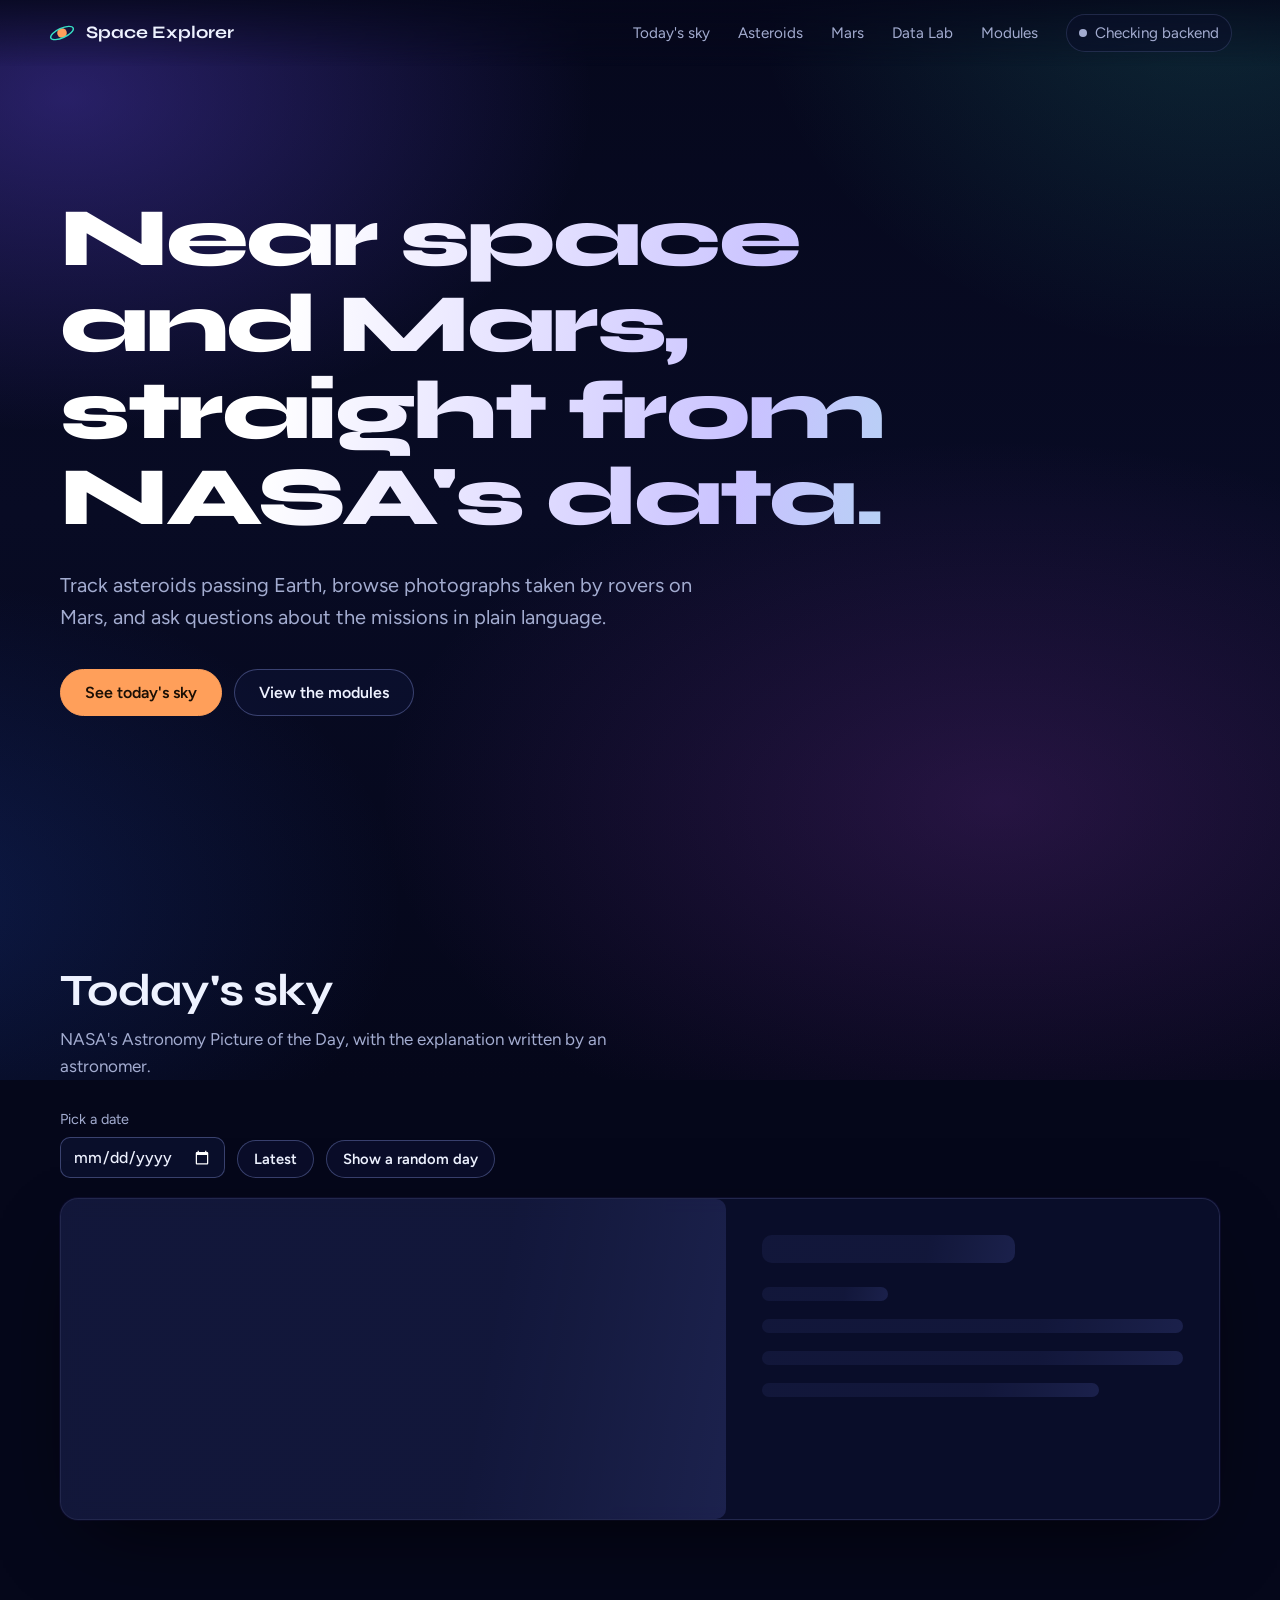
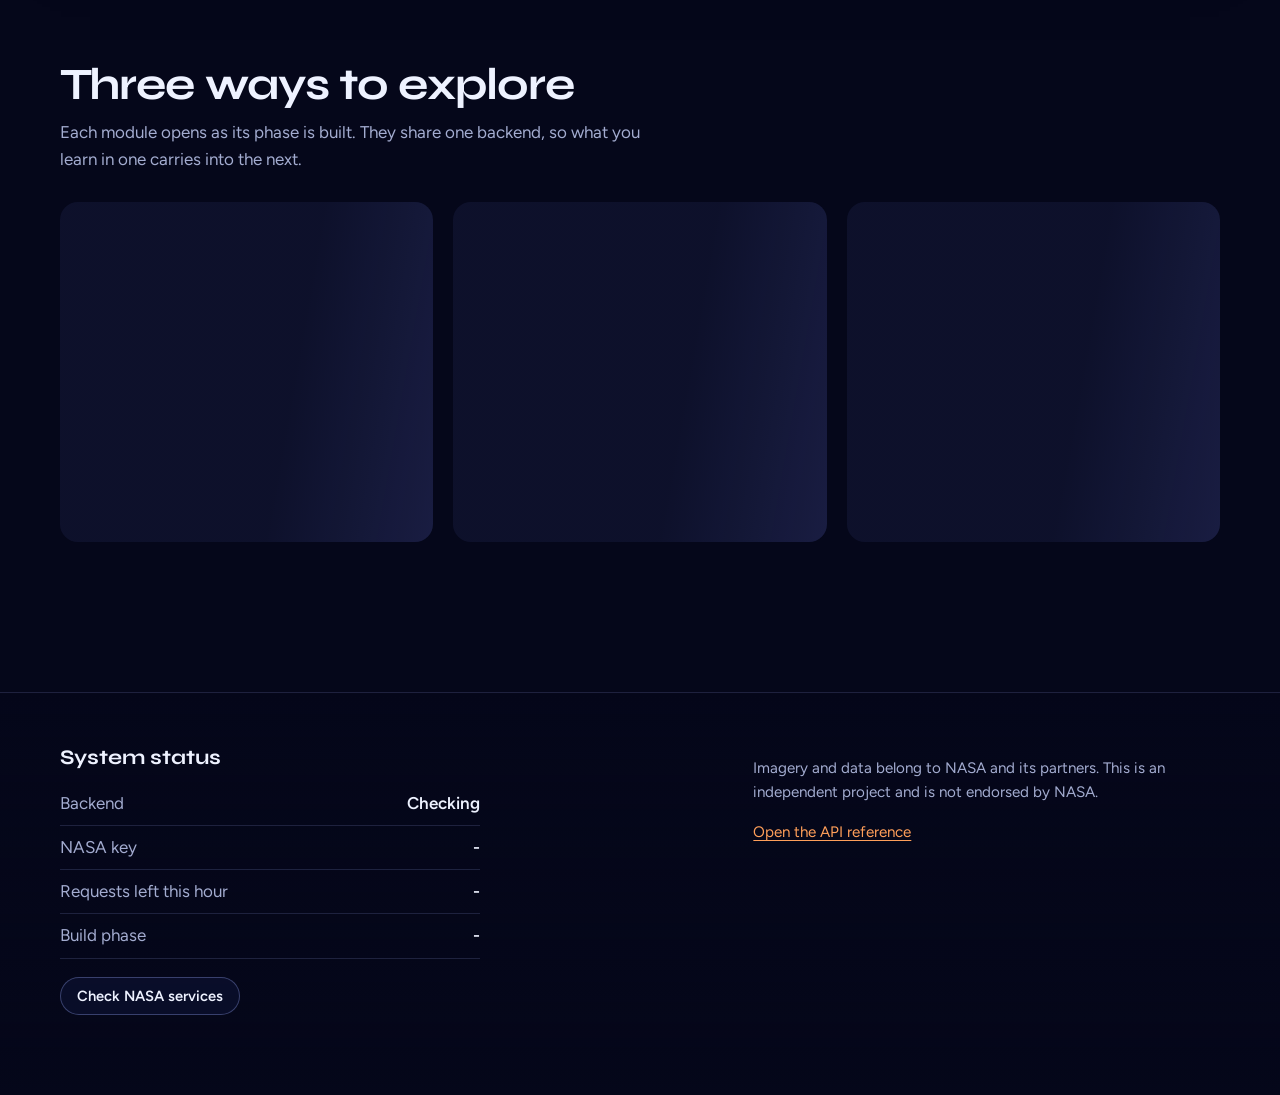
==== frontend/index.html @ ce75efb1 "add main landing page structure" ====
<!doctype html>
<html lang="en">
<head>
  <meta charset="utf-8">
  <meta name="viewport" content="width=device-width, initial-scale=1">
  <title>Space Explorer</title>
  <meta name="description" content="Explore near-Earth asteroids, Mars rover photos and mission data from NASA's open APIs.">
  <meta name="theme-color" content="#05071a">
  <link rel="icon" href="assets/favicon.svg" type="image/svg+xml">
  <link rel="preconnect" href="https://fonts.googleapis.com">
  <link rel="preconnect" href="https://fonts.gstatic.com" crossorigin>
  <link href="https://fonts.googleapis.com/css2?family=Figtree:wght@400;500;600&family=Syne:wght@500;700;800&display=swap" rel="stylesheet">
  <link rel="stylesheet" href="css/styles.css">
</head>
<body>
  <a class="skip" href="#sky-today">Skip to today's sky</a>

  <div class="nebula" aria-hidden="true"></div>
  <canvas id="sky" aria-hidden="true"></canvas>

  <header class="top">
    <a class="brand" href="#top" aria-label="Space Explorer, home">
      <svg viewBox="0 0 32 32" width="28" height="28" aria-hidden="true">
        <circle cx="16" cy="16" r="5.5" fill="currentColor"/>
        <ellipse cx="16" cy="16" rx="14" ry="5.5" fill="none" stroke="currentColor" stroke-width="1.6" transform="rotate(-24 16 16)"/>
      </svg>
      <span>Space Explorer</span>
    </a>
    <nav aria-label="Primary">
      <a href="#sky-today">Today's sky</a>
      <a href="/asteroids.html">Asteroids</a>
      <a href="/mars.html">Mars</a>
      <a href="/lab.html">Data Lab</a>
      <a href="#modules">Modules</a>
      <a href="#status" class="status-link"><span class="dot" id="nav-dot" data-state="checking"></span><span id="nav-status">Checking backend</span></a>
    </nav>
  </header>

  <main id="top">
    <section class="hero">
      <h1>Near space and Mars, <br>straight from NASA's data.</h1>
      <p class="lead">Track asteroids passing Earth, browse photographs taken by rovers on Mars, and ask questions about the missions in plain language.</p>
      <div class="actions">
        <a class="btn primary" href="#sky-today">See today's sky</a>
        <a class="btn ghost" href="#modules">View the modules</a>
      </div>
    </section>

    <section class="sky-today" id="sky-today" aria-labelledby="apod-heading">
      <div class="section-head">
        <h2 id="apod-heading">Today's sky</h2>
        <p>NASA's Astronomy Picture of the Day, with the explanation written by an astronomer.</p>
      </div>

      <div class="apod-controls">
        <label class="field">
          <span>Pick a date</span>
          <input type="date" id="apod-date" min="1995-06-16">
        </label>
        <button type="button" class="btn small" id="apod-latest">Latest</button>
        <button type="button" class="btn small" id="apod-random">Show a random day</button>
      </div>

      <div class="apod" id="apod" aria-live="polite" aria-busy="true">
        <div class="apod-media skeleton" role="img" aria-label="Loading picture"></div>
        <div class="apod-text">
          <div class="skeleton line w60"></div>
          <div class="skeleton line w30"></div>
          <div class="skeleton line"></div>
          <div class="skeleton line"></div>
          <div class="skeleton line w80"></div>
        </div>
      </div>
    </section>

    <section class="modules" id="modules" aria-labelledby="modules-heading">
      <div class="section-head">
        <h2 id="modules-heading">Three ways to explore</h2>
        <p>Each module opens as its phase is built. They share one backend, so what you learn in one carries into the next.</p>
      </div>
      <ul class="module-grid" id="module-grid">
        <li class="skeleton card-skel"></li>
        <li class="skeleton card-skel"></li>
        <li class="skeleton card-skel"></li>
      </ul>
    </section>
  </main>

  <footer class="foot" id="status">
    <div class="foot-grid">
      <div>
        <h2 class="foot-title">System status</h2>
        <dl class="status-list" id="status-list">
          <div><dt>Backend</dt><dd id="st-backend">Checking</dd></div>
          <div><dt>NASA key</dt><dd id="st-key">-</dd></div>
          <div><dt>Requests left this hour</dt><dd id="st-rate">-</dd></div>
          <div><dt>Build phase</dt><dd id="st-phase">-</dd></div>
        </dl>
        <button type="button" class="btn small" id="check-nasa">Check NASA services</button>
        <ul class="upstream" id="upstream" aria-live="polite"></ul>
      </div>
      <div class="foot-note">
        <p>Imagery and data belong to NASA and its partners. This is an independent project and is not endorsed by NASA.</p>
        <p><a href="/api/docs" id="docs-link">Open the API reference</a></p>
      </div>
    </div>
  </footer>

  <script src="js/sky.js"></script>
  <script src="js/api.js"></script>
  <script src="js/app.js"></script>
</body>
</html>
---- frontend/css/styles.css ----
/* Space Explorer - styles
   Palette: deep field, nebula violet, aurora teal, ember (the single warm accent), starlight. */

:root {
  --field: #05071a;
  --field-2: #0a0e2a;
  --panel: rgba(14, 19, 52, 0.62);
  --panel-solid: #0d1235;
  --line: rgba(160, 175, 255, 0.16);
  --line-strong: rgba(160, 175, 255, 0.32);
  --starlight: #eef2ff;
  --dust: #a3acd0;
  --violet: #6a4df4;
  --aurora: #38e1c6;
  --ember: #ff9f5a;
  --danger: #ff7a8a;

  --font-display: "Syne", "Segoe UI", system-ui, sans-serif;
  --font-body: "Figtree", "Segoe UI", system-ui, -apple-system, sans-serif;

  --gutter: clamp(16px, 4vw, 48px);
  --maxw: 1160px;
  --radius: 18px;
  --radius-sm: 10px;
  color-scheme: dark;
}

*, *::before, *::after { box-sizing: border-box; }
html { scroll-behavior: smooth; scroll-padding-top: 84px; }

body {
  margin: 0;
  background: var(--field);
  color: var(--starlight);
  font-family: var(--font-body);
  font-size: 1.0625rem;
  line-height: 1.6;
  -webkit-font-smoothing: antialiased;
  overflow-x: hidden;
}

/* ---------- the sky behind everything ---------- */

#sky {
  position: fixed;
  inset: 0;
  width: 100%;
  height: 100%;
  z-index: -1;
  pointer-events: none;
}

.nebula {
  position: fixed;
  inset: -20%;
  z-index: -2;
  pointer-events: none;
  background:
    radial-gradient(42% 38% at 18% 22%, rgba(106, 77, 244, 0.34), transparent 70%),
    radial-gradient(36% 42% at 82% 12%, rgba(56, 225, 198, 0.15), transparent 72%),
    radial-gradient(48% 40% at 70% 78%, rgba(150, 60, 190, 0.22), transparent 72%),
    radial-gradient(40% 36% at 8% 86%, rgba(40, 90, 220, 0.22), transparent 72%),
    linear-gradient(180deg, #05071a 0%, #080b24 55%, #05071a 100%);
  animation: drift 90s ease-in-out infinite alternate;
}

@keyframes drift {
  from { transform: translate3d(-2%, -1%, 0) scale(1); }
  to   { transform: translate3d(2%, 1.5%, 0) scale(1.06); }
}

/* ---------- layout primitives ---------- */

a { color: inherit; }
:focus-visible { outline: 2px solid var(--aurora); outline-offset: 3px; border-radius: 6px; }

.skip {
  position: absolute; left: 12px; top: -48px;
  background: var(--starlight); color: var(--field);
  padding: 8px 14px; border-radius: 8px; z-index: 50; text-decoration: none;
}
.skip:focus { top: 12px; }

main > section, .foot-grid, .top {
  width: min(100% - 2 * var(--gutter), var(--maxw));
  margin-inline: auto;
}

/* ---------- header ---------- */

.top {
  position: sticky; top: 0; z-index: 20;
  display: flex; align-items: center; justify-content: space-between;
  gap: 16px;
  padding-block: 14px;
  width: 100%;
  padding-inline: var(--gutter);
  backdrop-filter: blur(14px);
  -webkit-backdrop-filter: blur(14px);
  background: linear-gradient(180deg, rgba(5, 7, 26, 0.78), rgba(5, 7, 26, 0));
}

.brand {
  display: inline-flex; align-items: center; gap: 10px;
  font-family: var(--font-display); font-weight: 700; font-size: 1.1rem;
  text-decoration: none; color: var(--starlight);
}
.brand svg { color: var(--ember); }
.brand svg ellipse { color: var(--aurora); stroke: var(--aurora); }

.top nav { display: flex; align-items: center; gap: clamp(12px, 3vw, 28px); font-size: 0.95rem; }
.top nav a { text-decoration: none; color: var(--dust); transition: color 0.2s; }
.top nav a:hover { color: var(--starlight); }

.status-link {
  display: inline-flex; align-items: center; gap: 8px;
  padding: 6px 12px; border: 1px solid var(--line); border-radius: 999px;
  background: rgba(10, 14, 42, 0.5);
}

.dot { width: 8px; height: 8px; border-radius: 50%; background: var(--dust); flex: none; }
.dot[data-state="ok"] { background: var(--aurora); box-shadow: 0 0 10px var(--aurora); }
.dot[data-state="down"] { background: var(--danger); box-shadow: 0 0 10px var(--danger); }
.dot[data-state="checking"] { animation: pulse 1.4s ease-in-out infinite; }
@keyframes pulse { 50% { opacity: 0.3; } }

/* ---------- hero (the one bold moment: the sky itself + the type) ---------- */

.hero {
  min-height: min(86vh, 760px);
  display: flex; flex-direction: column; justify-content: center;
  padding-block: 8vh 6vh;
}

.hero h1 {
  font-family: var(--font-display);
  font-weight: 800;
  font-size: clamp(2.5rem, 7vw, 5.2rem);
  line-height: 1.04;
  letter-spacing: -0.03em;
  margin: 0 0 28px;
  max-width: 15em;
  text-wrap: balance;
  background: linear-gradient(100deg, #ffffff 20%, #c9c2ff 60%, #8ff0de 100%);
  -webkit-background-clip: text; background-clip: text;
  color: transparent;
  animation: rise 1.1s cubic-bezier(.2, .7, .2, 1) both;
}
.hero h1 br { display: none; }

.lead {
  max-width: 52ch;
  color: var(--dust);
  font-size: clamp(1.05rem, 1.6vw, 1.25rem);
  margin: 0 0 36px;
  animation: rise 1.1s 0.15s cubic-bezier(.2, .7, .2, 1) both;
}
.actions { display: flex; flex-wrap: wrap; gap: 12px; animation: rise 1.1s 0.3s cubic-bezier(.2, .7, .2, 1) both; }

@keyframes rise { from { opacity: 0; transform: translateY(18px); } to { opacity: 1; transform: none; } }

/* ---------- buttons ---------- */

.btn {
  display: inline-flex; align-items: center; justify-content: center;
  font: 600 1rem var(--font-body);
  padding: 13px 24px; border-radius: 999px;
  border: 1px solid var(--line-strong);
  background: rgba(14, 19, 52, 0.6);
  color: var(--starlight); text-decoration: none; cursor: pointer;
  transition: transform 0.18s, background 0.2s, border-color 0.2s;
}
.btn:hover { transform: translateY(-2px); border-color: var(--aurora); }
.btn:active { transform: translateY(0); }
.btn.primary { background: var(--ember); border-color: var(--ember); color: #1a0f05; }
.btn.primary:hover { background: #ffb07a; border-color: #ffb07a; }
.btn.small { padding: 9px 16px; font-size: 0.92rem; }
.btn[disabled] { opacity: 0.5; cursor: not-allowed; transform: none; }

/* ---------- sections ---------- */

main > section + section { margin-top: clamp(72px, 12vw, 140px); }

.section-head { margin-bottom: 28px; }
.section-head h2 {
  font-family: var(--font-display); font-weight: 700;
  font-size: clamp(1.8rem, 4vw, 2.8rem); letter-spacing: -0.02em; line-height: 1.1;
  margin: 0 0 10px;
}
.section-head p { margin: 0; color: var(--dust); max-width: 56ch; }

/* ---------- APOD ---------- */

.apod-controls { display: flex; flex-wrap: wrap; align-items: flex-end; gap: 12px; margin-bottom: 20px; }

.field { display: flex; flex-direction: column; gap: 6px; font-size: 0.9rem; color: var(--dust); }
.field input {
  font: 500 1rem var(--font-body);
  color: var(--starlight);
  background: rgba(14, 19, 52, 0.7);
  border: 1px solid var(--line-strong);
  border-radius: var(--radius-sm);
  padding: 9px 12px; color-scheme: dark;
}

.apod {
  display: grid;
  grid-template-columns: minmax(0, 1.35fr) minmax(0, 1fr);
  gap: 0;
  border: 1px solid var(--line);
  border-radius: var(--radius);
  background: var(--panel);
  backdrop-filter: blur(10px);
  -webkit-backdrop-filter: blur(10px);
  overflow: hidden;
  box-shadow: 0 30px 80px -30px rgba(0, 0, 0, 0.8), 0 0 0 1px rgba(106, 77, 244, 0.08);
}

.apod-media { position: relative; background: #000; min-height: 320px; }
.apod-media img, .apod-media iframe {
  position: absolute; inset: 0; width: 100%; height: 100%; border: 0;
  object-fit: cover; display: block;
}
.apod-media a.media-link { position: absolute; inset: 0; display: block; }
.apod-media .play {
  position: absolute; inset: auto 16px 16px auto;
  background: rgba(5, 7, 26, 0.8); border: 1px solid var(--line-strong);
  padding: 8px 14px; border-radius: 999px; font-size: 0.9rem;
}

.apod-text { padding: clamp(20px, 3vw, 36px); display: flex; flex-direction: column; gap: 14px; max-height: 640px; overflow: auto; }
.apod-text h3 { font-family: var(--font-display); font-weight: 700; font-size: clamp(1.4rem, 2.6vw, 2rem); line-height: 1.15; letter-spacing: -0.01em; margin: 0; }
.apod-meta { color: var(--aurora); font-weight: 500; margin: 0; font-size: 0.95rem; }
.apod-text p.explain { margin: 0; color: #cfd6f3; max-width: 62ch; }
.apod-links { display: flex; flex-wrap: wrap; gap: 14px; margin-top: auto; font-size: 0.95rem; }
.apod-links a { color: var(--ember); text-underline-offset: 3px; }
.apod-credit { color: var(--dust); font-size: 0.88rem; margin: 0; }

/* loading + error */

.skeleton { background: linear-gradient(100deg, rgba(120,135,255,.08) 30%, rgba(120,135,255,.18) 50%, rgba(120,135,255,.08) 70%); background-size: 220% 100%; animation: shimmer 1.6s linear infinite; border-radius: var(--radius-sm); }
@keyframes shimmer { to { background-position: -220% 0; } }
.skeleton.line { height: 14px; margin-bottom: 4px; }
.skeleton.w60 { width: 60%; height: 28px; margin-bottom: 10px; }
.skeleton.w30 { width: 30%; } .skeleton.w80 { width: 80%; }
.apod-text .skeleton { align-self: stretch; }

.notice {
  grid-column: 1 / -1; padding: clamp(20px, 3vw, 36px);
  display: flex; flex-direction: column; gap: 10px; align-items: flex-start;
}
.notice h3 { margin: 0; font-family: var(--font-display); font-size: 1.4rem; }
.notice p { margin: 0; color: var(--dust); max-width: 62ch; }
.notice code, .upstream code { font: 0.9em ui-monospace, SFMono-Regular, Menlo, Consolas, monospace; background: rgba(160,175,255,.12); padding: 2px 7px; border-radius: 6px; color: var(--starlight); }

/* ---------- modules ---------- */

.module-grid { list-style: none; margin: 0; padding: 0; display: grid; grid-template-columns: repeat(3, minmax(0, 1fr)); gap: 20px; }
.card-skel { height: 340px; border-radius: var(--radius); }

.module {
  position: relative; display: flex; flex-direction: column; gap: 14px;
  padding: 28px 26px 26px;
  border: 1px solid var(--line); border-radius: var(--radius);
  background: var(--panel); backdrop-filter: blur(10px); -webkit-backdrop-filter: blur(10px);
  overflow: hidden; transition: border-color 0.25s, transform 0.25s;
}
.module:hover { border-color: var(--line-strong); transform: translateY(-4px); }
.module::after {
  content: ""; position: absolute; inset: auto -30% -50% auto; width: 80%; aspect-ratio: 1; border-radius: 50%;
  background: radial-gradient(circle, var(--glow, rgba(106, 77, 244, .3)), transparent 65%); pointer-events: none;
}
.module[data-id="asteroids"] { --glow: rgba(255, 159, 90, .26); }
.module[data-id="mars-images"] { --glow: rgba(255, 110, 80, .24); }
.module[data-id="mars-data"] { --glow: rgba(56, 225, 198, .22); }

.module svg.glyph { width: 64px; height: 64px; }
.module h3 { font-family: var(--font-display); font-weight: 700; font-size: 1.4rem; line-height: 1.15; margin: 4px 0 0; }
.module p.tag { margin: 0; color: #cfd6f3; }
.module ul.feat { margin: 0; padding: 0 0 0 1.1em; color: var(--dust); font-size: 0.96rem; display: grid; gap: 4px; }
.module .meta { margin-top: auto; padding-top: 12px; display: flex; flex-direction: column; align-items: flex-start; gap: 8px; font-size: 0.9rem; color: var(--dust); position: relative; z-index: 1; }

.chip { padding: 4px 11px; border-radius: 999px; border: 1px solid var(--line-strong); font-weight: 500; color: var(--starlight); }
.chip.live { border-color: var(--aurora); color: var(--aurora); }
.module a.open { color: var(--ember); font-weight: 600; text-underline-offset: 3px; }

/* ---------- footer / status ---------- */

.foot { margin-top: clamp(80px, 12vw, 150px); padding: 48px 0 64px; border-top: 1px solid var(--line); background: linear-gradient(180deg, transparent, rgba(5, 7, 26, .7)); }
.foot-grid { display: grid; grid-template-columns: minmax(0, 1.4fr) minmax(0, 1fr); gap: 40px; }
.foot-title { font-family: var(--font-display); font-size: 1.3rem; margin: 0 0 16px; }
.status-list { margin: 0 0 18px; display: grid; gap: 8px; max-width: 420px; }
.status-list div { display: flex; justify-content: space-between; gap: 16px; border-bottom: 1px solid var(--line); padding-bottom: 8px; }
.status-list dt { color: var(--dust); }
.status-list dd { margin: 0; font-weight: 600; text-align: right; }

.upstream { list-style: none; margin: 16px 0 0; padding: 0; display: grid; gap: 8px; max-width: 520px; }
.upstream li { display: flex; align-items: center; gap: 10px; font-size: 0.95rem; }
.upstream .ms { margin-left: auto; color: var(--dust); }
.foot-note { color: var(--dust); font-size: 0.95rem; max-width: 46ch; }
.foot-note a { color: var(--ember); text-underline-offset: 3px; }

/* ---------- responsive ---------- */

@media (max-width: 960px) {
  .module-grid { grid-template-columns: 1fr; }
  .apod { grid-template-columns: 1fr; }
  .apod-media { min-height: 0; aspect-ratio: 16 / 10; }
  .apod-text { max-height: none; }
  .foot-grid { grid-template-columns: 1fr; }
  .hero h1 { max-width: 100%; }
}

@media (max-width: 560px) {
  .top nav a:not(.status-link) { display: none; }
  .hero { min-height: 78vh; }
}

@media (prefers-reduced-motion: reduce) {
  html { scroll-behavior: auto; }
  .nebula, .hero h1, .lead, .actions, .skeleton, .dot { animation: none !important; }
  .module, .btn { transition: none; }
}
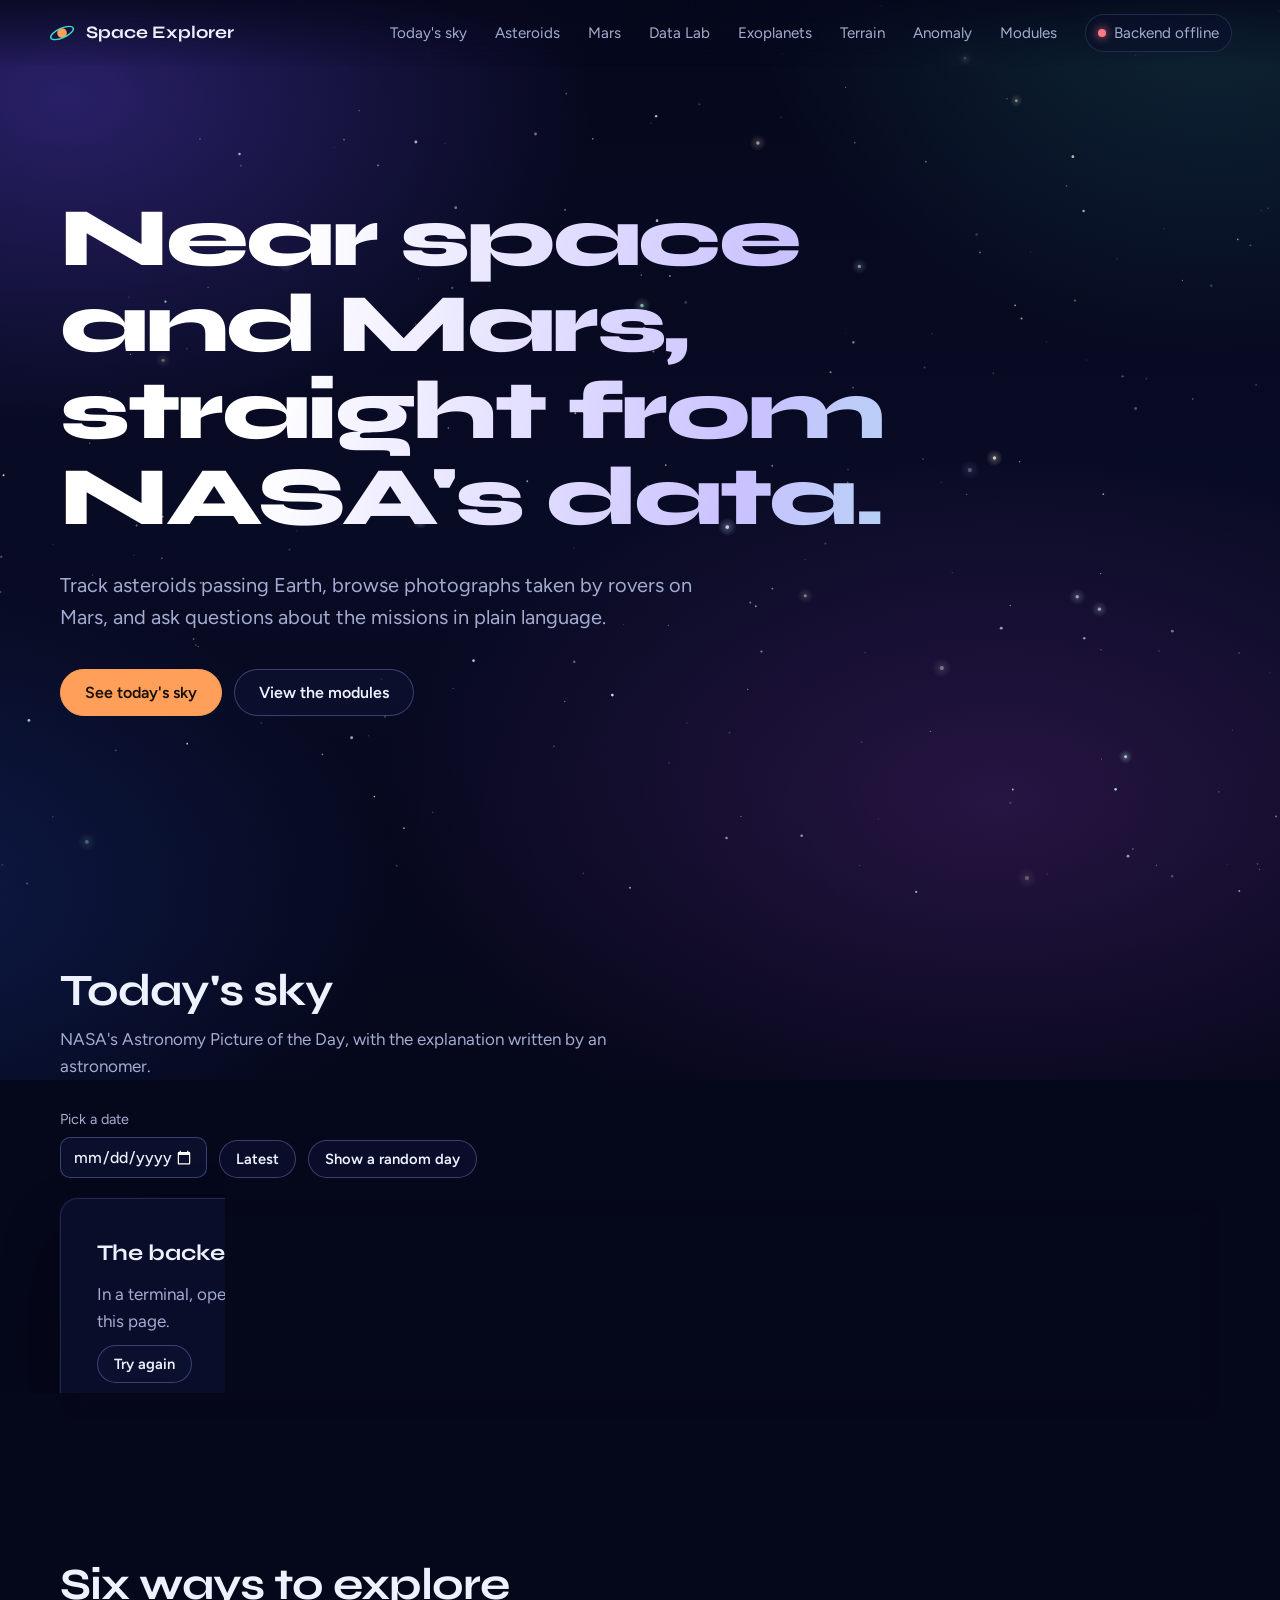
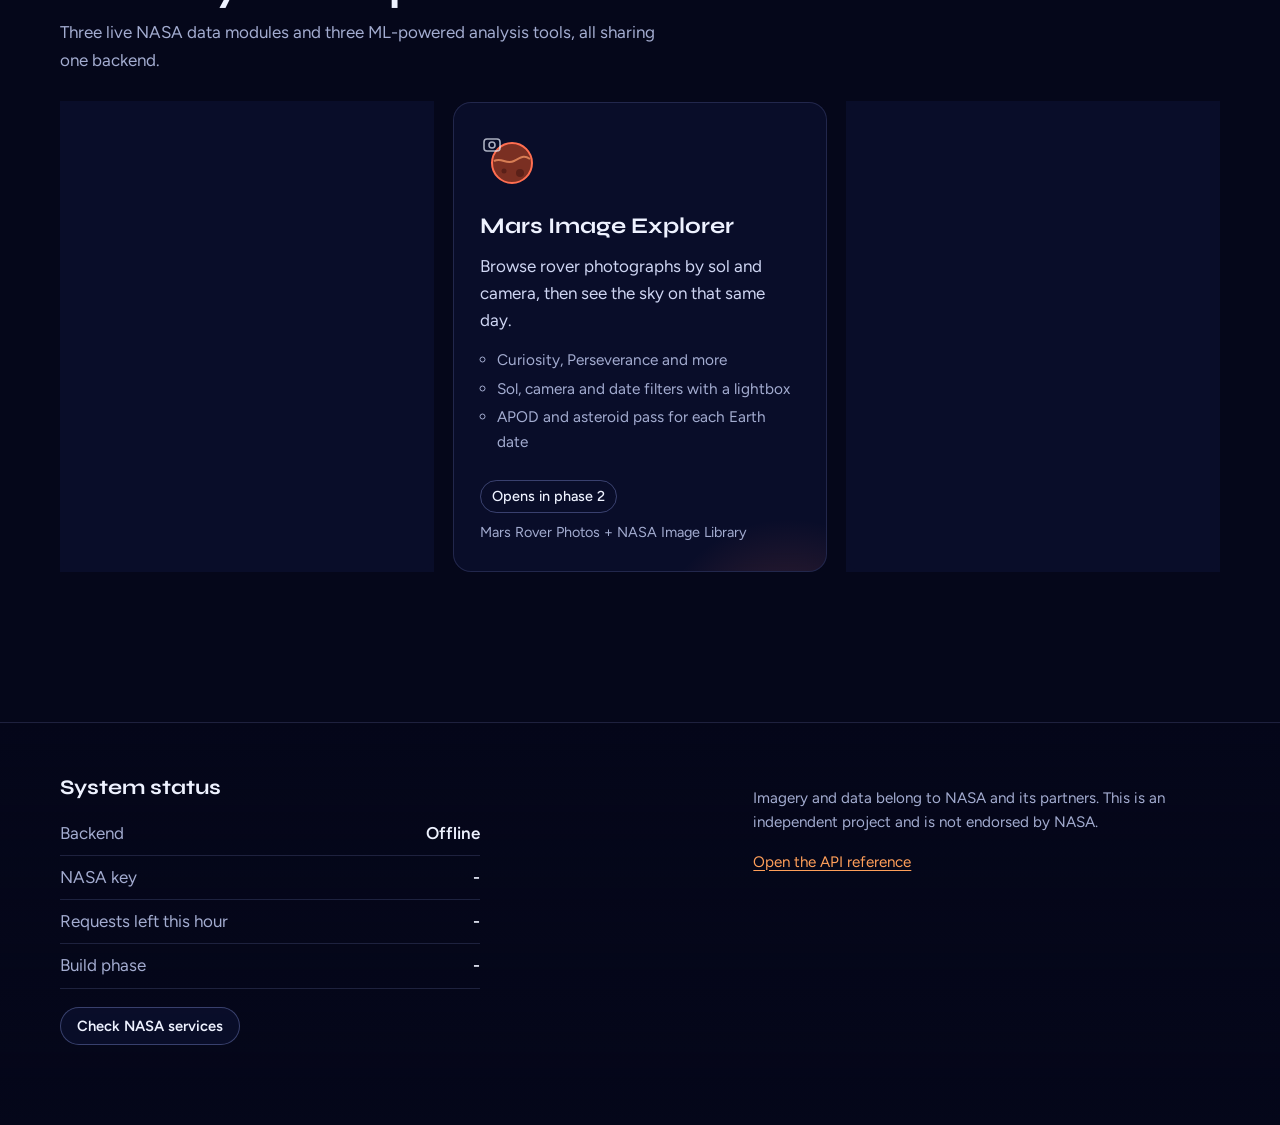
==== commit 7c38c408: "link new ml modules in landing page navigation" ====
--- a/frontend/index.html
+++ b/frontend/index.html
@@ -31,6 +31,9 @@
       <a href="/asteroids.html">Asteroids</a>
       <a href="/mars.html">Mars</a>
       <a href="/lab.html">Data Lab</a>
+      <a href="/exoplanets.html">Exoplanets</a>
+      <a href="/terrain.html">Terrain</a>
+      <a href="/anomaly.html">Anomaly</a>
       <a href="#modules">Modules</a>
       <a href="#status" class="status-link"><span class="dot" id="nav-dot" data-state="checking"></span><span id="nav-status">Checking backend</span></a>
     </nav>
@@ -75,10 +78,13 @@
 
     <section class="modules" id="modules" aria-labelledby="modules-heading">
       <div class="section-head">
-        <h2 id="modules-heading">Three ways to explore</h2>
-        <p>Each module opens as its phase is built. They share one backend, so what you learn in one carries into the next.</p>
+        <h2 id="modules-heading">Six ways to explore</h2>
+        <p>Three live NASA data modules and three ML-powered analysis tools, all sharing one backend.</p>
       </div>
       <ul class="module-grid" id="module-grid">
+        <li class="skeleton card-skel"></li>
+        <li class="skeleton card-skel"></li>
+        <li class="skeleton card-skel"></li>
         <li class="skeleton card-skel"></li>
         <li class="skeleton card-skel"></li>
         <li class="skeleton card-skel"></li>
